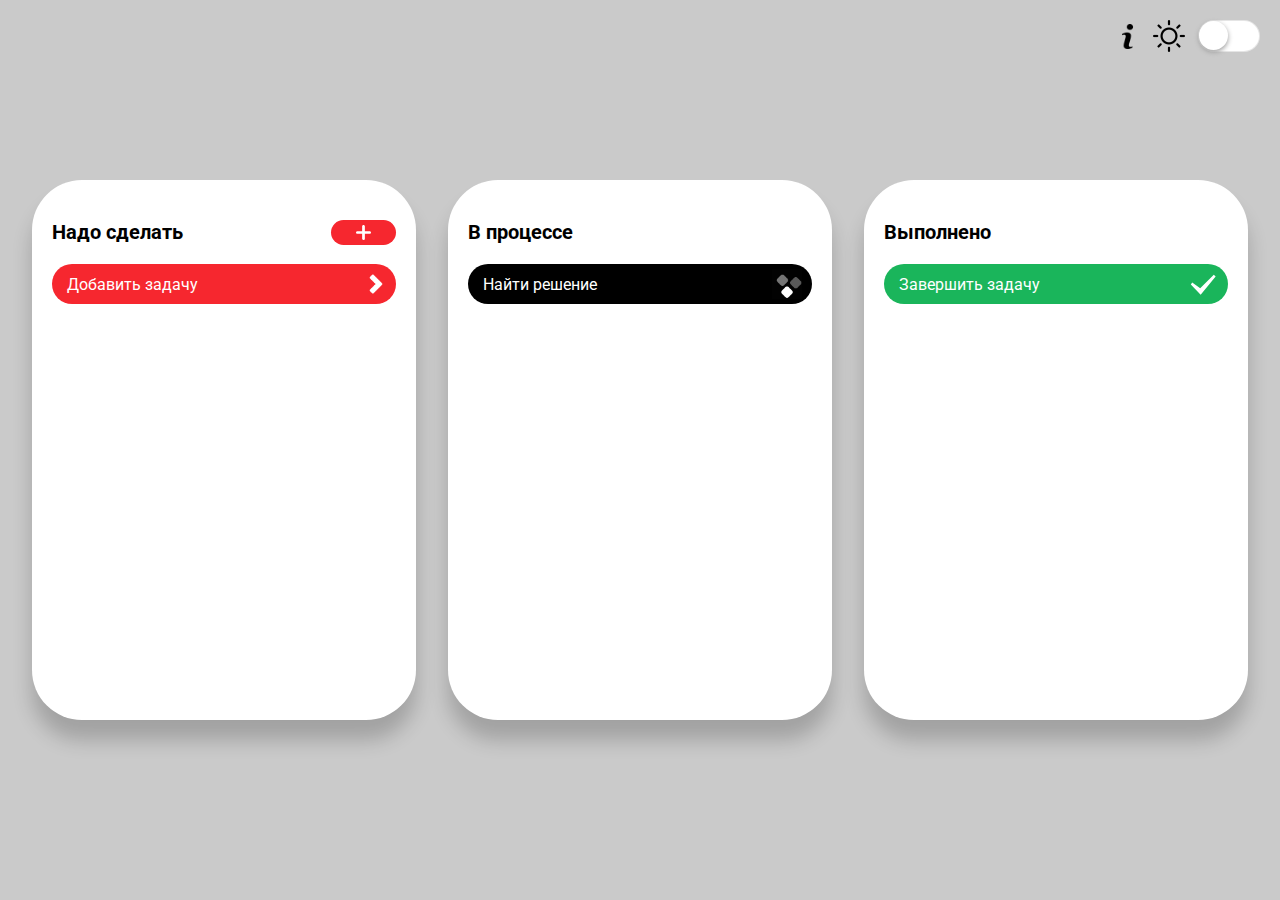
==== src/index.html @ dcb2431b "добавил новые фичи, сделал стили" ====
<!DOCTYPE html>
<html lang="en">
<head>
    <meta charset="UTF-8">
    <meta http-equiv="X-UA-Compatible" content="IE=edge">
    <meta name="viewport" content="width=device-width, initial-scale=1">
    <link rel="preconnect" href="https://fonts.googleapis.com">
    <link rel="preconnect" href="https://fonts.gstatic.com" crossorigin>
    <link href="https://fonts.googleapis.com/css2?family=Roboto:wght@100;400;700&display=swap" rel="stylesheet">
    <link rel="stylesheet" href="/src/assets/css/main.css">
    <title>ToDo</title>
</head>
<body>

    <div class="main">
        <div class="container">

            <!-- первый блок -->
            <div class="todo__block-start">

                <div class="todo__title">
                    <p>Надо сделать</p>
                    <div class="open__form-btn">
                        <img class="open__form" src="/src/assets/img/plus.svg">
                    </div>
                </div>

                <ul class="do__list">
                    <li class="do__item"> 
                        <div class="content__do-item start">
                            <div class="text">Добавить задачу</div>
                            <img class="submit__do" src="/src/assets/img/right.png" width="30" height="30">
                        </div>
                        <img class="delete__do" src="/src/assets/img/delete.png" width="35" height="35">
                    </li>
                </ul>

            </div>

            <!-- блок в процессе выполнения -->
            <div class="todo__block-process">

                <div class="todo__title">
                    <p>В процессе</p>
                </div>

                <ul class="do__list-process">
                    <li class="do__item"> 
                        <div class="content__do-item process">
                            <div class="text">Найти решение</div>
                            <img class="done__do" src="/src/assets/img/load.gif" width="30" height="30">
                        </div>
                        <img class="delete__do" src="/src/assets/img/delete.png" width="35" height="35">
                    </li>
                </ul>
            </div>

            <!-- блок завершенные дела -->
            <div class="todo__block-done">

                <div class="todo__title">
                    <p>Выполнено</p>
                </div>

                <ul class="do__list-done">
                    <li class="do__item">
                        <div class="content__do-item done">
                            <div class="text">Завершить задачу</div>
                            <img class="success__do" src="/src/assets/img/done.svg" width="30" height="30">
                        </div>
                        <img class="delete__do" src="/src/assets/img/delete.png" width="35" height="35">
                    </li>
                </ul>
            </div>

            <!-- модалка -->
            <div class="modal">
                <div class="modal__wrapper">
                    <div class="modal__content">
                        <div class="formAddDo">
                            <form action="">
                                <input class="do__text" type="text" maxlength="36">
                                <button class="add__do" type="submit">Добавить</button>
                            </form>
                            <div class="close__btn"><span>x</span></div>
                        </div>
                    </div>
                </div>
            </div>

            <label class="main__menu">
                <div class="icon__faq"><img src="/src/assets/img/info.png"></div>
                <img class="icon__theme" src="/src/assets/img/day.png">
                <input type="checkbox" name="checkboxName" class="checkbox"/>
                <div class="switch"></div>
            </label>

            

            
        </div> <!--контейнер закрывается --> 
    </div>

    <!-- <script src="app.js"></script> -->
    <script src="/src/js/main.js"></script>
    
</body>
</html>
---- src/assets/css/main.css ----
* {
    margin: 0;
    padding: 0;
    box-sizing: border-box;
    -moz-box-sizing: border-box;
    -webkit-box-sizing: border-box;
}

html, body {
    font-family: 'Roboto', sans-serif;
    width: 100%;
    height: 100%;
    background-color: rgb(202, 202, 202);
    overflow-y: hidden;
}

a, ul, li {
    text-transform: none;
    text-decoration: none;
    list-style: none;
}

p {
    text-align: left;
    font-size: 20px;
    font-weight: normal;
    padding: 20px 0;
}

.main {
    height: 100%;
    width: 100%;
    
    display: flex;
    justify-content: center;
    align-items: center;
}

.container {
    width: 100%;
    display: flex;
    justify-content: space-evenly;
    align-items: center;
}

/* менюшка  */
.main__menu {
    position: absolute;
    top: 20px;
    right: 20px;

    display: flex;
    flex-direction: space-between;
}

/* скрываем стандартный чек-бокс */
.checkbox {
    visibility:hidden;
}

/* иконка при смене фона */
.icon__theme {
    width: 32px;
    height: 32px;
    border-radius: 16px;
    background-color: none;
}

/* иконка для FAQ */
.icon__faq {
    cursor: pointer;
    width: 32px;
    height: 32px;
    border-radius: 16px;
    background-color: none;
    margin-right: 10px;
    display: flex;
    justify-content: center;
    align-items: center;

    transition: background-color 0.3s;
}

.icon__faq img {
    width: 25px;
    height: 25px;
}

.icon__faq:hover {
    background-color: #fff;
}

/* переключатель как в айфоне */
.switch {
    width: 62px;
    height: 32px;
    background: #E5E5E5;
    z-index: 0;
    margin: 0;
    padding: 0;
    appearance: none;
    border: none;
    cursor: pointer;
    position: relative;
    border-radius:16px; /* iE 11 */
    -moz-border-radius:16px; /* Mozilla */
    -webkit-border-radius:16px; /* Chrome и Safari */
}

.switch:before {
    content: ' ';
    position: absolute;
    left: 1px;
    top: 1px;
    width: 60px;
    height: 30px;
    background: #FFFFFF;
    z-index: 1;
    border-radius:16px; /* iE 11 */
    -moz-border-radius:16px; /* Mozilla */
    -webkit-border-radius:16px; /* Chrome и Safari */
}

.switch:after {
    content: ' ';
    height: 29px;
    width: 29px;
    border-radius: 28px;
    z-index: 2;
    background: #FFFFFF;
    position: absolute;
    -webkit-transition-duration: 300ms;
    transition-duration: 300ms;
    top: 1px;
    left: 1px;
    -webkit-box-shadow: 0 2px 5px #999999;
    box-shadow: 0 2px 5px #999999;
}

.switchOn , .switchOn:before {
    background: #4cd964 !important;
}
.switchOn:after {
    left: 32px !important;
}

/* модалка */
.modal {
   /* Скрываем подложку  */
    display: none;
    
    position: fixed;
    top: 0;
    left: 0;
    width: 100%;
    height: 100%;
    background-color: rgba(0, 0, 0, .5);
    z-index: 20;
    transition: .3s all;
}

.modal__wrapper {
    display: none; /* Скрываем окна  */
    
    width: 100%; /*  Установаем ширину окна  */
    max-width: 500px;
    height: 100%;
    max-height: 150px;
    
    position: fixed; /*  Центрируем и задаем z-index */
    top: 50%;
    left: 50%;
    transform: translate(-50%, -50%);
    z-index: 30; /* Должен быть выше чем у подложки*/
    
    box-shadow: 0 3px 10px -.5px rgba(0, 0, 0, .2);  /*  Побочные стили   */
    text-align: center;
    padding: 30px;
    border-radius: 50px;
    background-color: #fff;
    transition: 0.3s all;
}

.modal__content {
    position: relative;

    width: 100%;
    height: 100%;
    display: flex;
    justify-content: center;
    align-items: center;
}

.formAddDo {
    width: 80%;
    height: 100%;
    display: flex;
    justify-content: center;
}

/* форма добавления новой задачи в модальном окне */
form {
    width: 100%;
    display: flex;
    justify-content: center;
    flex-direction: column;
    align-items: center;
}

.do__text {
    width: 80%;
    border: none;
    border-bottom:1px solid black;
    border-radius: 50px;
    padding: 10px;
    font-weight: 700;
}

/* кнопка формы FORM 'добавить задачу'  */
.add__do {
    height: 30px;
    width: 80%;
    background-color: #F6272F;
    border-radius: 50px;
    border: none;
    margin-top: 10px;
    cursor: pointer;
    font-weight: 700;
}

.add__do:hover {
    background-color: black;
    color: #fff;
}

/* кнопка закрытия формы */
.close__btn {
    position: absolute;
    top: 0;
    right: 0;
    width: 30px;
    height: 30px;
    background-color: #F6272F;
    border-radius: 50px;
    cursor: pointer;
    font-size: 20px;

    display: flex;
    justify-content: center;
    align-items: center;

    font-weight: 700;
}

.close__btn:hover {
    background-color: black;
    color: #fff;
}

.todo__title p {
    font-weight: 700;
}

.todo__title {
    display: flex;
    justify-content: space-between;
    align-items: center;
}

/* первый блок *************************************************************************/
.todo__block-start {
    width: 30%;
    background-color: #fff;
    height: 400px;
    overflow: hidden;
    border-radius: 50px;
    padding: 20px;
    box-shadow: 0 20px 20px -.20px rgba(0, 0, 0, .2);
}

.todo__block-start .todo__title {
    display: flex;
    justify-content: space-between;
    align-items: center;
}

/* кнопка "добавить задачу" в заголовке первого списка задач */
.open__form-btn {
    background-color: #F6272F; 
    border-radius: 50px; 
    width: 65px;
    height: 25px;
    display: flex;
    justify-content: center;
    align-items: center;
    cursor: pointer;
}

/* картинка svg в кнопке "добавить задачу" в заголовке первого списка задач */
.open__form {
    filter: invert(1);
    height: 15px;
    width: 15px;
}

.open__form-btn:hover {
    background-color: gray;
    filter: invert(0);
}

.open__form-btn:hover .open__form {
    filter: invert(0);
}

/* список задач в первом (левом) блоке */
.do__list {
    height: 80%;
}

/* настройка полосы прокрутки для первого (левого) списка */
.do__list::-webkit-scrollbar {
    height: 10px;
    width: 10px;
    border-radius: 5px;
}

.do__list::-webkit-scrollbar-thumb {
    background-image: linear-gradient(180deg, #ff0000 0%, #ffffff 99%);
    border-radius: 5px;
}

/* цвет задачи в первом списке */
.start {
    background-color: #F6272F;
}

/* второй блок *********************************************************************/
.todo__block-process {
    width: 30%;
    background-color: #fff;
    height: 400px;
    overflow: hidden;
    border-radius: 50px;
    padding: 20px;
    box-shadow: 0 20px 20px -.20px rgba(0, 0, 0, .2);
}

/* цвет задачи во втором списке */
.process {
    background-color: #000000;
}

/* список задач во втором (центральном) блоке */
.do__list-process {
    height: 80%;
}

/* настройка полосы прокрутки для второго (центрального) списка */
.do__list-process::-webkit-scrollbar {
    height: 10px;
    width: 10px;
    border-radius: 5px;
}

.do__list-process::-webkit-scrollbar-thumb {
    background-image: linear-gradient(180deg, #000000 0%, #ffffff 99%);
    border-radius: 5px;
}

/* кнопка для переноса задачи из второго в третий список задач */
.done__do {
    cursor: pointer;
    filter: invert(1);
    margin-right: 5px;
}

.todo__block-process .delete__do:hover {
    background-color: #fff;
    filter: invert(1);
    border-radius: 100px;
}

/* третий блок ************************************************************************/
.todo__block-done {
    width: 30%;
    background-color: #fff;
    height: 400px;
    overflow: hidden;
    border-radius: 50px;
    padding: 20px;
    box-shadow: 0 20px 20px -.20px rgba(0, 0, 0, .2);
}

/* цвет задач в третьем списке */
.done {
    background-color: #1AB55B;
}

/* список задач в третьем (правом) блоке */
.do__list-done {
    height: 80%;
}

/* настройка полосы прокрутки для второго (центрального) списка */
.do__list-done::-webkit-scrollbar {
    height: 10px;
    width: 10px;
    border-radius: 5px;
}

.do__list-done::-webkit-scrollbar-thumb {
    background-image: linear-gradient(180deg, #1AB55B 0%, #ffffff 99%);
    border-radius: 5px;
}

.todo__block-done .delete__do:hover {
    background-color: #1AB55B;
    border-radius: 100px;
}

/* галочка в третьем списке задач */
.success__do {
    filter: invert(1);
    margin-right: 5px;
}

/* do задача */
.do__item {
    display: block;
    width: 100%;
    display: flex;
    justify-content: space-between;
    align-items: center;
    margin-bottom: 5px;

    position: relative;

    opacity: 1;

    transition: 0.3s all;
}

/* внутренности do__item */
.content__do-item {
    height: 40px;
    padding: 5px;
    border-radius: 50px;

    color: #fff;

    display: flex;
    justify-content: space-between;
    align-items: center;
    width: 100%;

    transition: width 0.2s;

    z-index: 1;
}

.text {
    text-align: center;
    margin-left: 10px;
}

/* кнопка удаления задачи */
.delete__do {
    position: relative;

    opacity: 0;
    display: none;
}

.do__item:hover .delete__do {
    display: block;
    position: absolute;
    right: 0;
    opacity: 1;
    cursor: pointer;
}

.do__item:hover .content__do-item {
    width: 90%;
}

.delete__do:hover {
    background-color: #F6272F;
    border-radius: 100px;
}

.submit__do {
    cursor: pointer;
    filter: invert(1);
}

/* статус-бар для мобильных */


/* медиа-запросы */
@media(max-width: 2560px) {

    .container {
        width: 100%;
        height: 100%;
    }

    .todo__block-start {
        width: 30%;
        height: 60%;
    }

    .todo__block-process {
        width: 30%;
        height: 60%;
    }

    .todo__block-done {
        width: 30%;
        height: 60%;
    }
}

@media(max-width: 1920px) {

    .container {
        width: 100%;
        height: 100%;
    }

    .todo__block-start {
        width: 30%;
        height: 60%;
    }

    .todo__block-process {
        width: 30%;
        height: 60%;
    }

    .todo__block-done {
        width: 30%;
        height: 60%;
    }
}

@media(max-width: 1120px) {
    .main {
        min-width: 1300px;
    }

    .container {
        width: 100%;
        height: 100%;
    }

    .todo__block-start {
        width: 30%;
        height: 60%;
    }

    .todo__block-process {
        width: 30%;
        height: 60%;
    }

    .todo__block-done {
        width: 30%;
        height: 60%;
    }

    body::-webkit-scrollbar {
        height: 10px;
        width: 10px;
        border-radius: 5px;
    }
    
    body::-webkit-scrollbar-thumb {
        background-image: linear-gradient(180deg, #1AB55B 0%, #a2a2a2 99%);
        border-radius: 5px;
    }
}

@media(max-width: 768px) {
    .main {
        min-width: 1100px;
    }

    .container {
        width: 100%;
        height: 100%;
    }

    .todo__block-start {
        width: 30%;
        height: 60%;
    }

    .todo__block-process {
        width: 30%;
        height: 60%;
    }

    .todo__block-done {
        width: 30%;
        height: 60%;
    }

    body::-webkit-scrollbar {
        height: 10px;
        width: 10px;
        border-radius: 5px;
    }
    
    body::-webkit-scrollbar-thumb {
        background-image: linear-gradient(180deg, #1AB55B 0%, #a2a2a2 99%);
        border-radius: 5px;
    }
}

@media(max-width: 320px) {
    .main {
        min-width: 900px;
    }

    .container {
        width: 100%;
        height: 100%;
    }

    .todo__block-start {
        width: 30%;
        height: 60%;
    }

    .todo__block-process {
        width: 30%;
        height: 60%;
    }

    .todo__block-done {
        width: 30%;
        height: 60%;
    }

    body::-webkit-scrollbar {
        height: 10px;
        width: 10px;
        border-radius: 5px;
    }
    
    body::-webkit-scrollbar-thumb {
        background-image: linear-gradient(180deg, #1AB55B 0%, #a2a2a2 99%);
        border-radius: 5px;
    }
}
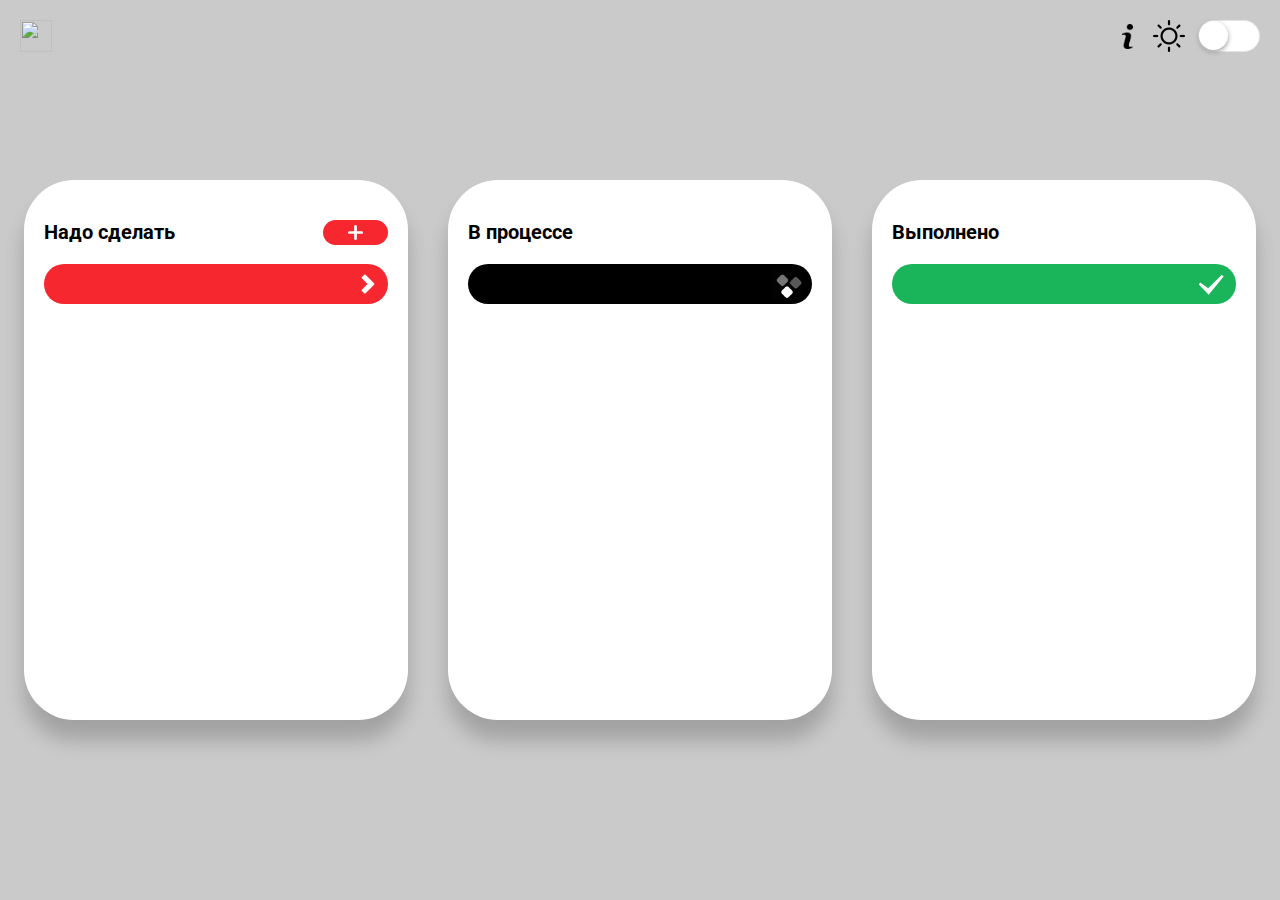
==== commit 65e6ad29: "господи, я это сделал, и да, код не особо масштабируемый, но зато приложение работает, даже задачи з" ====
--- a/src/index.html
+++ b/src/index.html
@@ -28,7 +28,7 @@
                 <ul class="do__list">
                     <li class="do__item"> 
                         <div class="content__do-item start">
-                            <div class="text">Добавить задачу</div>
+                            <div class="text"></div>
                             <img class="submit__do" src="/src/assets/img/right.png" width="30" height="30">
                         </div>
                         <img class="delete__do" src="/src/assets/img/delete.png" width="35" height="35">
@@ -47,7 +47,7 @@
                 <ul class="do__list-process">
                     <li class="do__item"> 
                         <div class="content__do-item process">
-                            <div class="text">Найти решение</div>
+                            <div class="text"></div>
                             <img class="done__do" src="/src/assets/img/load.gif" width="30" height="30">
                         </div>
                         <img class="delete__do" src="/src/assets/img/delete.png" width="35" height="35">
@@ -65,7 +65,7 @@
                 <ul class="do__list-done">
                     <li class="do__item">
                         <div class="content__do-item done">
-                            <div class="text">Завершить задачу</div>
+                            <div class="text"></div>
                             <img class="success__do" src="/src/assets/img/done.svg" width="30" height="30">
                         </div>
                         <img class="delete__do" src="/src/assets/img/delete.png" width="35" height="35">
@@ -88,6 +88,8 @@
                 </div>
             </div>
 
+            <label class="secret"><img src="/src/assets/img/secret.png"></label>
+
             <label class="main__menu">
                 <div class="icon__faq"><img src="/src/assets/img/info.png"></div>
                 <img class="icon__theme" src="/src/assets/img/day.png">
@@ -95,7 +97,10 @@
                 <div class="switch"></div>
             </label>
 
-            
+            <div class="tabs">
+                <div class="prev"></div>
+                <div class="next"></div>
+            </div>
 
             
         </div> <!--контейнер закрывается --> 
--- a/src/assets/css/main.css
+++ b/src/assets/css/main.css
@@ -14,6 +14,11 @@
     overflow-y: hidden;
 }
 
+h1, h2, h3, h4, h5, h6 {
+    margin: 0;
+    padding: 0;
+}
+
 a, ul, li {
     text-transform: none;
     text-decoration: none;
@@ -39,8 +44,35 @@
 .container {
     width: 100%;
     display: flex;
-    justify-content: space-evenly;
-    align-items: center;
+    justify-content:center;
+    align-items: center;
+}
+
+.secret {
+    position: absolute;
+    cursor: pointer;
+    top: 0;
+    left: 0;
+    margin-top: 20px;
+    margin-left: 20px;
+
+    width: 32px;
+    height: 32px;
+    border-radius: 16px;
+    background-color: none;
+
+    transform: scale(1);
+
+    transition: transform 0.3s;
+}
+
+.secret img {
+    width: 32px;
+    height: 32px;
+}
+
+.secret:hover {
+    transform: scale(1.3);
 }
 
 /* менюшка  */
@@ -64,6 +96,10 @@
     height: 32px;
     border-radius: 16px;
     background-color: none;
+
+    transform: rotate();
+
+    transition: transform 0.3s;
 }
 
 /* иконка для FAQ */
@@ -140,8 +176,16 @@
 .switchOn , .switchOn:before {
     background: #4cd964 !important;
 }
+
+.switchOn , .icon__theme:before {
+    transform: rotate(360deg);
+}
 .switchOn:after {
     left: 32px !important;
+}
+
+.switchOn , .icon__theme::after {
+    transform: rotate(360deg);
 }
 
 /* модалка */
@@ -269,6 +313,7 @@
 
 /* первый блок *************************************************************************/
 .todo__block-start {
+    margin: 20px;
     width: 30%;
     background-color: #fff;
     height: 400px;
@@ -336,6 +381,7 @@
 
 /* второй блок *********************************************************************/
 .todo__block-process {
+    margin: 20px;
     width: 30%;
     background-color: #fff;
     height: 400px;
@@ -382,6 +428,7 @@
 
 /* третий блок ************************************************************************/
 .todo__block-done {
+    margin: 20px;
     width: 30%;
     background-color: #fff;
     height: 400px;
@@ -493,11 +540,8 @@
     filter: invert(1);
 }
 
-/* статус-бар для мобильных */
-
-
 /* медиа-запросы */
-@media(max-width: 2560px) {
+@media(max-width: 4000px) {
 
     .container {
         width: 100%;
@@ -518,9 +562,13 @@
         width: 30%;
         height: 60%;
     }
-}
-
-@media(max-width: 1920px) {
+
+    .tabs {
+        opacity: 0;
+    }
+}
+
+@media(max-width: 2560px) {
 
     .container {
         width: 100%;
@@ -541,6 +589,37 @@
         width: 30%;
         height: 60%;
     }
+
+    .tabs {
+        opacity: 0;
+    }
+}
+
+@media(max-width: 1920px) {
+
+    .container {
+        width: 100%;
+        height: 100%;
+    }
+
+    .todo__block-start {
+        width: 30%;
+        height: 60%;
+    }
+
+    .todo__block-process {
+        width: 30%;
+        height: 60%;
+    }
+
+    .todo__block-done {
+        width: 30%;
+        height: 60%;
+    }
+
+    .tabs {
+        opacity: 0;
+    }
 }
 
 @media(max-width: 1120px) {
@@ -548,24 +627,50 @@
         min-width: 1300px;
     }
 
-    .container {
-        width: 100%;
-        height: 100%;
-    }
-
-    .todo__block-start {
-        width: 30%;
-        height: 60%;
-    }
-
-    .todo__block-process {
-        width: 30%;
-        height: 60%;
-    }
-
-    .todo__block-done {
-        width: 30%;
-        height: 60%;
+    /* статус-бар для мобильных */
+    .tabs {
+        width: 70%;
+        height: 10px;
+        position: absolute;
+        left: 15%;
+        bottom: 10%;
+
+        display: flex;
+        justify-content: space-between;
+        align-items: center;
+    }
+
+    .next {
+        cursor: pointer;
+        height: 60px;
+        width: 60px;
+        opacity: 0.5;
+
+        background-image: url('../img/right.png');
+        background-size: cover;
+
+        transition: opacity 0.3s;
+    }
+
+    .prev {
+        cursor: pointer;
+        height: 60px;
+        width: 60px;
+        opacity: 0.5;
+
+        background-image: url('../img/right.png');
+        background-size: cover;
+        transform: scale(-1, 1);
+
+        transition: opacity 0.3s;
+    }
+
+    .next:hover {
+        opacity: 1;
+    }
+
+    .prev:hover {
+        opacity: 1;
     }
 
     body::-webkit-scrollbar {
@@ -585,33 +690,64 @@
         min-width: 1100px;
     }
 
-    .container {
-        width: 100%;
-        height: 100%;
-    }
-
-    .todo__block-start {
-        width: 30%;
-        height: 60%;
-    }
-
-    .todo__block-process {
-        width: 30%;
-        height: 60%;
-    }
-
-    .todo__block-done {
-        width: 30%;
-        height: 60%;
-    }
-
-    body::-webkit-scrollbar {
+    .tabs {
+        opacity: 1;
+    }
+
+    .main::-webkit-scrollbar {
         height: 10px;
         width: 10px;
         border-radius: 5px;
     }
     
-    body::-webkit-scrollbar-thumb {
+    .main::-webkit-scrollbar-thumb {
+        background-image: linear-gradient(180deg, #1AB55B 0%, #a2a2a2 99%);
+        border-radius: 5px;
+    }
+}
+
+@media(min-width: 425px) {
+    .main {
+        min-width: 1250px;
+    }
+
+   
+
+    .tabs {
+        opacity: 1;
+    }
+
+    .main::-webkit-scrollbar {
+        height: 10px;
+        width: 10px;
+        border-radius: 5px;
+    }
+    
+    .main::-webkit-scrollbar-thumb {
+        background-image: linear-gradient(180deg, #1AB55B 0%, #a2a2a2 99%);
+        border-radius: 5px;
+    }
+}
+
+@media(max-width: 356px) {
+    .main {
+        min-width: 1000px;
+    }
+
+
+    
+
+    .tabs {
+        opacity: 1;
+    }
+
+    .main::-webkit-scrollbar {
+        height: 10px;
+        width: 10px;
+        border-radius: 5px;
+    }
+    
+    .main::-webkit-scrollbar-thumb {
         background-image: linear-gradient(180deg, #1AB55B 0%, #a2a2a2 99%);
         border-radius: 5px;
     }
@@ -619,36 +755,22 @@
 
 @media(max-width: 320px) {
     .main {
-        min-width: 900px;
-    }
-
-    .container {
-        width: 100%;
-        height: 100%;
-    }
-
-    .todo__block-start {
-        width: 30%;
-        height: 60%;
-    }
-
-    .todo__block-process {
-        width: 30%;
-        height: 60%;
-    }
-
-    .todo__block-done {
-        width: 30%;
-        height: 60%;
-    }
-
-    body::-webkit-scrollbar {
+        min-width: 920px;
+    }
+
+
+
+    .tabs {
+        opacity: 1;
+    }
+
+    .main::-webkit-scrollbar {
         height: 10px;
         width: 10px;
         border-radius: 5px;
     }
     
-    body::-webkit-scrollbar-thumb {
+    .main::-webkit-scrollbar-thumb {
         background-image: linear-gradient(180deg, #1AB55B 0%, #a2a2a2 99%);
         border-radius: 5px;
     }
